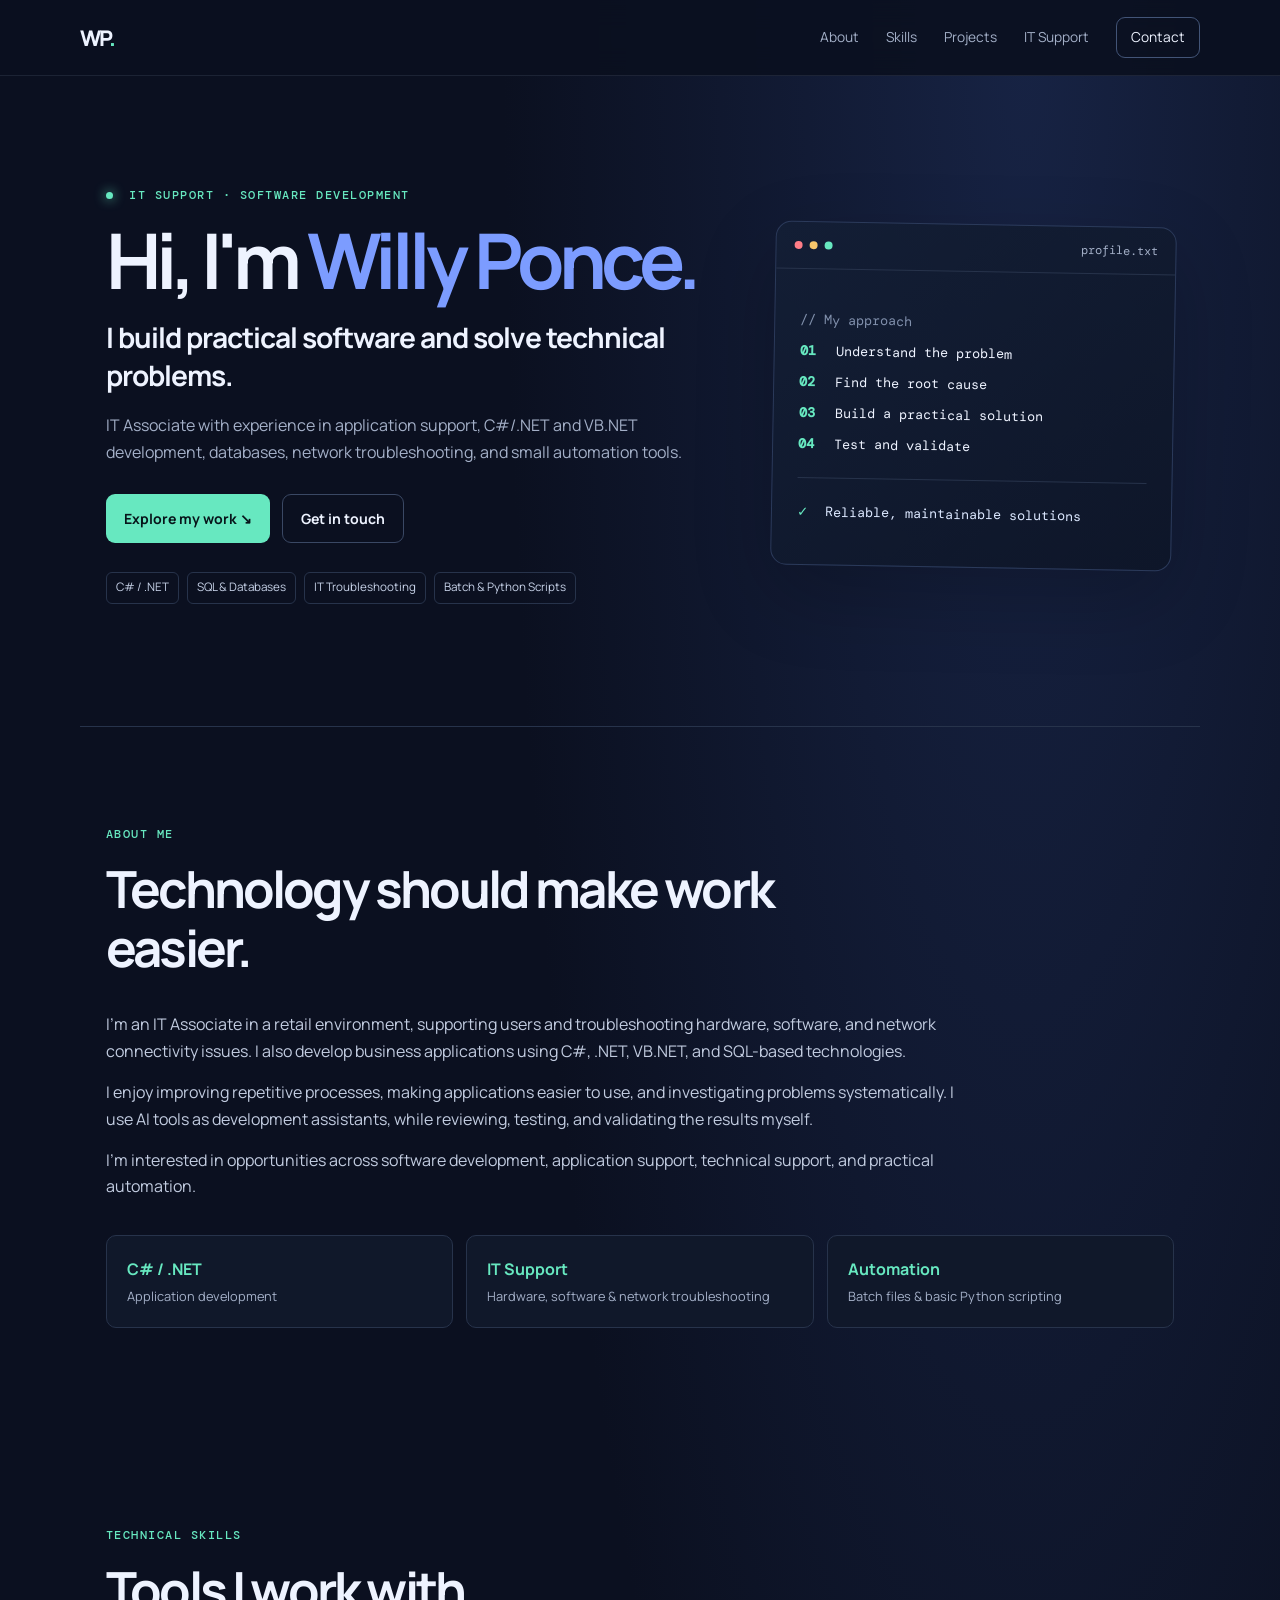
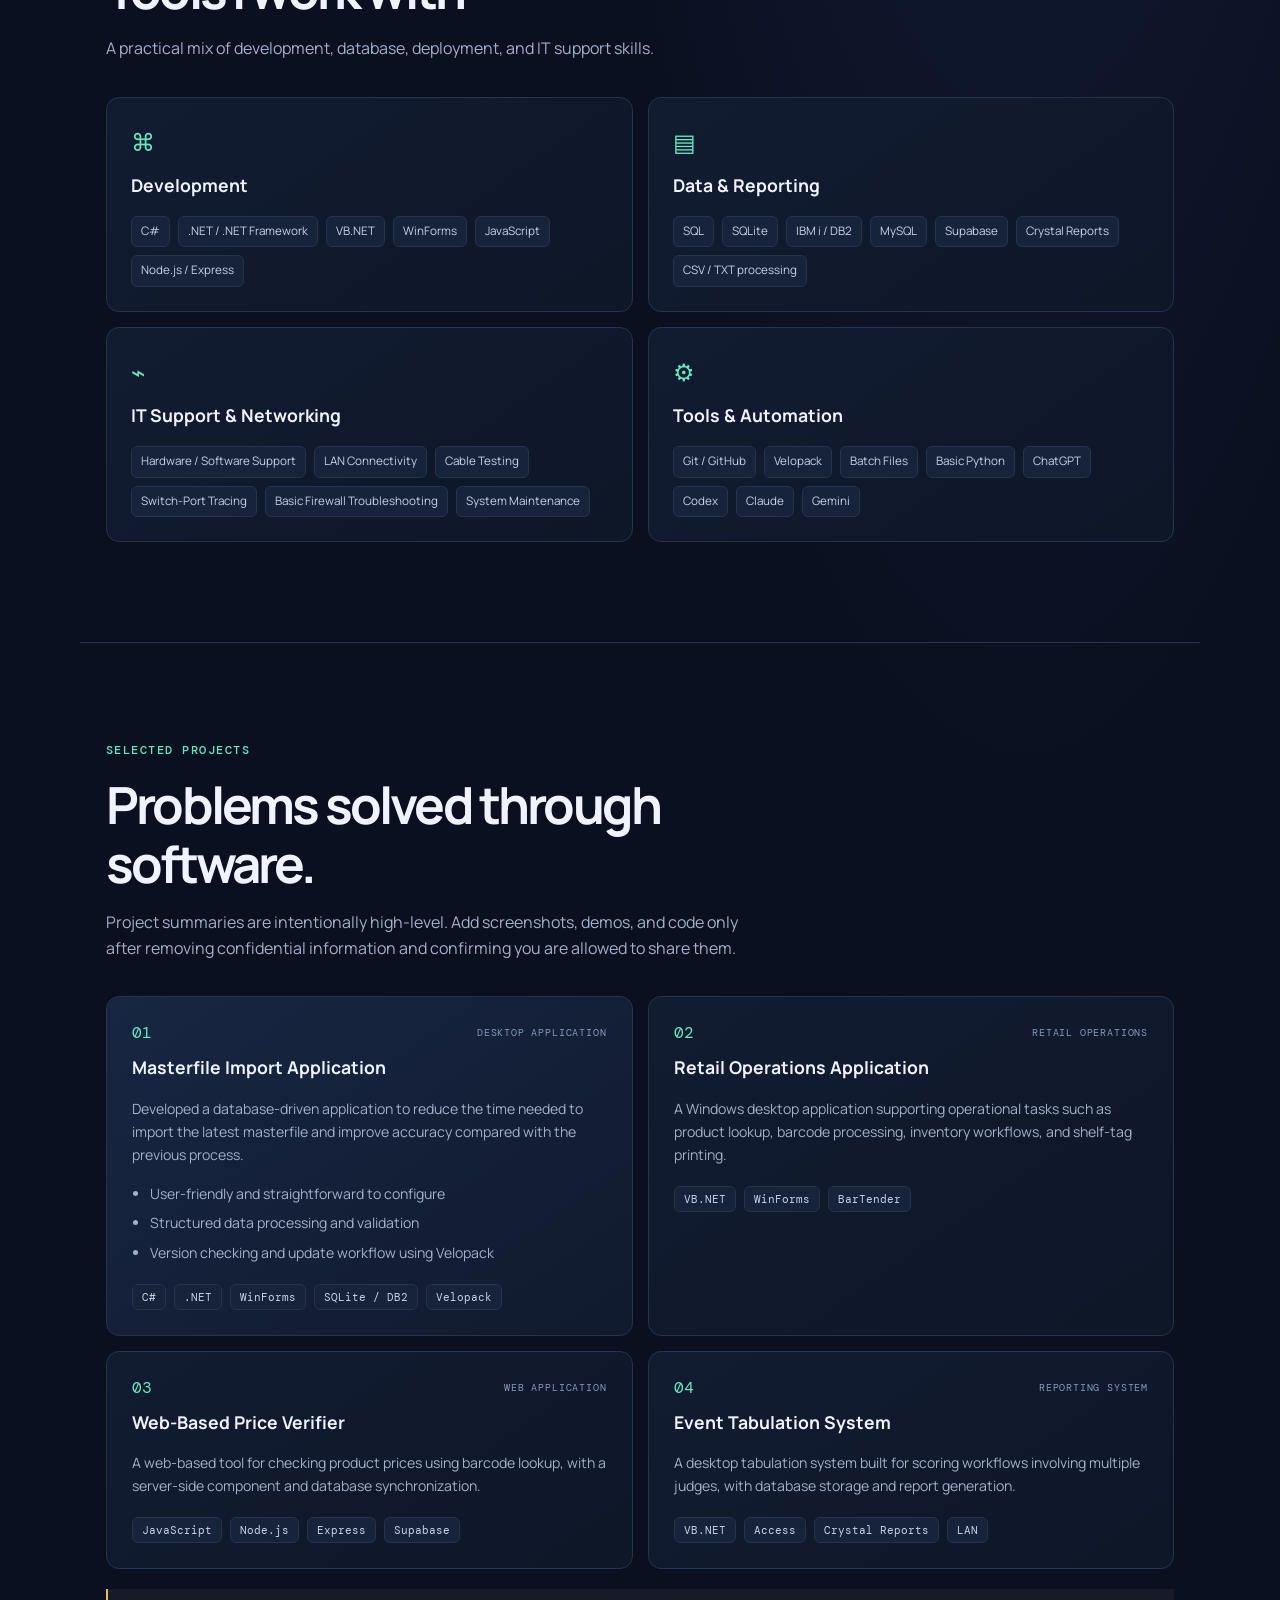
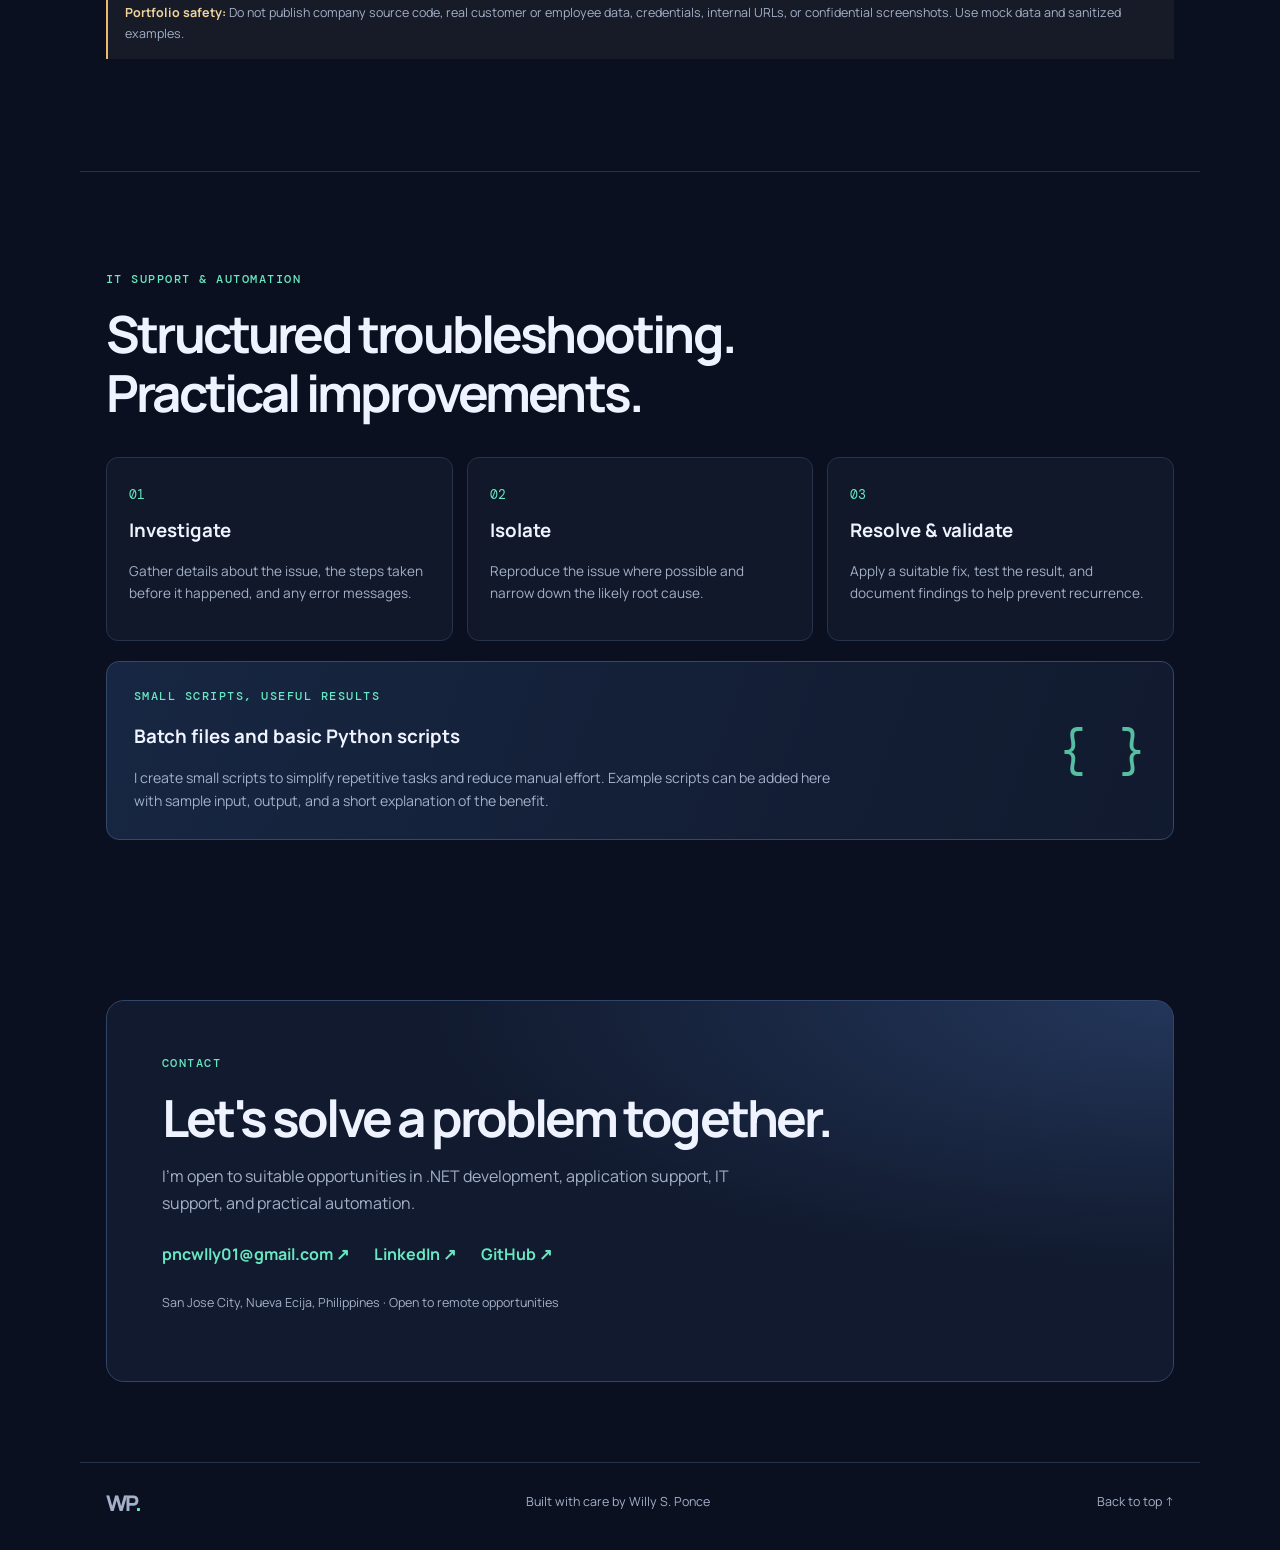
==== index.html @ 2fc1b0c5 "Add files via upload" ====
<!DOCTYPE html>
<html lang="en"><head>
<meta charset="UTF-8"><meta name="viewport" content="width=device-width, initial-scale=1">
<meta name="description" content="Willy S. Ponce — software development, IT support, troubleshooting, and practical automation.">
<title>Willy S. Ponce | Software & IT Support</title><link rel="stylesheet" href="styles.css">
</head><body>
<header class="site-header"><a class="brand" href="#home">WP<span>.</span></a><button class="menu-toggle" id="menuToggle" aria-label="Toggle navigation" aria-expanded="false">☰</button>
<nav id="mainNav"><a href="#about">About</a><a href="#skills">Skills</a><a href="#projects">Projects</a><a href="#support">IT Support</a><a class="nav-cta" href="#contact">Contact</a></nav></header>
<main>
<section class="section hero" id="home"><div>
<p class="eyebrow"><span class="status-dot"></span> IT SUPPORT · SOFTWARE DEVELOPMENT</p><h1>Hi, I'm <span>Willy Ponce.</span></h1>
<h2>I build practical software and solve technical problems.</h2>
<p class="hero-text">IT Associate with experience in application support, C#/.NET and VB.NET development, databases, network troubleshooting, and small automation tools.</p>
<div class="hero-actions"><a class="button primary" href="#projects">Explore my work ↘</a><a class="button secondary" href="#contact">Get in touch</a></div>
<div class="hero-tags"><span>C# / .NET</span><span>SQL & Databases</span><span>IT Troubleshooting</span><span>Batch & Python Scripts</span></div></div>
<div class="hero-card"><div class="terminal-top"><i></i><i></i><i></i><span>profile.txt</span></div><div class="terminal-body">
<p class="code-muted">// My approach</p><p><b>01</b> Understand the problem</p><p><b>02</b> Find the root cause</p><p><b>03</b> Build a practical solution</p><p><b>04</b> Test and validate</p><div class="terminal-rule"></div><p class="terminal-result"><span>✓</span> Reliable, maintainable solutions</p></div></div></section>
<section class="section about-section" id="about"><div class="section-heading"><p class="eyebrow">ABOUT ME</p><h2>Technology should make work easier.</h2></div>
<div class="about-content"><p>I'm an IT Associate in a retail environment, supporting users and troubleshooting hardware, software, and network connectivity issues. I also develop business applications using C#, .NET, VB.NET, and SQL-based technologies.</p>
<p>I enjoy improving repetitive processes, making applications easier to use, and investigating problems systematically. I use AI tools as development assistants, while reviewing, testing, and validating the results myself.</p><p>I'm interested in opportunities across software development, application support, technical support, and practical automation.</p></div>
<div class="stats-grid"><div class="stat"><strong>C# / .NET</strong><span>Application development</span></div><div class="stat"><strong>IT Support</strong><span>Hardware, software & network troubleshooting</span></div><div class="stat"><strong>Automation</strong><span>Batch files & basic Python scripting</span></div></div></section>
<section class="section" id="skills"><div class="section-heading"><p class="eyebrow">TECHNICAL SKILLS</p><h2>Tools I work with</h2><p class="section-intro">A practical mix of development, database, deployment, and IT support skills.</p></div>
<div class="skill-groups">
<article class="skill-card"><div class="skill-icon">⌘</div><h3>Development</h3><div class="chips"><span>C#</span><span>.NET / .NET Framework</span><span>VB.NET</span><span>WinForms</span><span>JavaScript</span><span>Node.js / Express</span></div></article>
<article class="skill-card"><div class="skill-icon">▤</div><h3>Data & Reporting</h3><div class="chips"><span>SQL</span><span>SQLite</span><span>IBM i / DB2</span><span>MySQL</span><span>Supabase</span><span>Crystal Reports</span><span>CSV / TXT processing</span></div></article>
<article class="skill-card"><div class="skill-icon">⌁</div><h3>IT Support & Networking</h3><div class="chips"><span>Hardware / Software Support</span><span>LAN Connectivity</span><span>Cable Testing</span><span>Switch-Port Tracing</span><span>Basic Firewall Troubleshooting</span><span>System Maintenance</span></div></article>
<article class="skill-card"><div class="skill-icon">⚙</div><h3>Tools & Automation</h3><div class="chips"><span>Git / GitHub</span><span>Velopack</span><span>Batch Files</span><span>Basic Python</span><span>ChatGPT</span><span>Codex</span><span>Claude</span><span>Gemini</span></div></article>
</div></section>
<section class="section projects-section" id="projects"><div class="section-heading"><p class="eyebrow">SELECTED PROJECTS</p><h2>Problems solved through software.</h2><p class="section-intro">Project summaries are intentionally high-level. Add screenshots, demos, and code only after removing confidential information and confirming you are allowed to share them.</p></div>
<div class="project-grid">
<article class="project-card featured-project"><div class="project-top"><span class="project-number">01</span><span class="project-label">DESKTOP APPLICATION</span></div><h3>Masterfile Import Application</h3><p>Developed a database-driven application to reduce the time needed to import the latest masterfile and improve accuracy compared with the previous process.</p><ul><li>User-friendly and straightforward to configure</li><li>Structured data processing and validation</li><li>Version checking and update workflow using Velopack</li></ul><div class="project-tech"><span>C#</span><span>.NET</span><span>WinForms</span><span>SQLite / DB2</span><span>Velopack</span></div></article>
<article class="project-card"><div class="project-top"><span class="project-number">02</span><span class="project-label">RETAIL OPERATIONS</span></div><h3>Retail Operations Application</h3><p>A Windows desktop application supporting operational tasks such as product lookup, barcode processing, inventory workflows, and shelf-tag printing.</p><div class="project-tech"><span>VB.NET</span><span>WinForms</span><span>BarTender</span></div></article>
<article class="project-card"><div class="project-top"><span class="project-number">03</span><span class="project-label">WEB APPLICATION</span></div><h3>Web-Based Price Verifier</h3><p>A web-based tool for checking product prices using barcode lookup, with a server-side component and database synchronization.</p><div class="project-tech"><span>JavaScript</span><span>Node.js</span><span>Express</span><span>Supabase</span></div></article>
<article class="project-card"><div class="project-top"><span class="project-number">04</span><span class="project-label">REPORTING SYSTEM</span></div><h3>Event Tabulation System</h3><p>A desktop tabulation system built for scoring workflows involving multiple judges, with database storage and report generation.</p><div class="project-tech"><span>VB.NET</span><span>Access</span><span>Crystal Reports</span><span>LAN</span></div></article>
</div><p class="privacy-note"><strong>Portfolio safety:</strong> Do not publish company source code, real customer or employee data, credentials, internal URLs, or confidential screenshots. Use mock data and sanitized examples.</p></section>
<section class="section support-section" id="support"><div class="section-heading"><p class="eyebrow">IT SUPPORT & AUTOMATION</p><h2>Structured troubleshooting. Practical improvements.</h2></div>
<div class="support-grid"><article><span class="support-step">01</span><h3>Investigate</h3><p>Gather details about the issue, the steps taken before it happened, and any error messages.</p></article><article><span class="support-step">02</span><h3>Isolate</h3><p>Reproduce the issue where possible and narrow down the likely root cause.</p></article><article><span class="support-step">03</span><h3>Resolve & validate</h3><p>Apply a suitable fix, test the result, and document findings to help prevent recurrence.</p></article></div>
<div class="automation-callout"><div><p class="eyebrow">SMALL SCRIPTS, USEFUL RESULTS</p><h3>Batch files and basic Python scripts</h3><p>I create small scripts to simplify repetitive tasks and reduce manual effort. Example scripts can be added here with sample input, output, and a short explanation of the benefit.</p></div><span class="callout-symbol">{ }</span></div></section>
<section class="section contact-section" id="contact"><div class="contact-panel"><p class="eyebrow">CONTACT</p><h2>Let's solve a problem together.</h2><p>I'm open to suitable opportunities in .NET development, application support, IT support, and practical automation.</p>
<div class="contact-links"><a href="mailto:pncwlly01@gmail.com">pncwlly01@gmail.com ↗</a><a href="https://www.linkedin.com/in/willy-ponce-525567434/" target="_blank" rel="noopener noreferrer">LinkedIn ↗</a><a href="https://github.com/dev-wil01" target="_blank" rel="noopener noreferrer">GitHub ↗</a></div><p class="contact-location">San Jose City, Nueva Ecija, Philippines · Open to remote opportunities</p></div></section>
</main><footer class="site-footer"><a class="brand" href="#home">WP<span>.</span></a><p>Built with care by Willy S. Ponce</p><a href="#home">Back to top ↑</a></footer><script src="script.js"></script></body></html>
---- styles.css ----
@import url('https://fonts.googleapis.com/css2?family=DM+Mono:wght@400;500&family=Manrope:wght@400;500;600;700;800&display=swap');
:root{--bg:#0b1020;--panel:#111a2e;--text:#eef3ff;--muted:#a4b0c8;--line:#27334b;--accent:#7c9cff;--mint:#67e8c0;--max:1120px}
*{box-sizing:border-box}html{scroll-behavior:smooth;scroll-padding-top:90px}body{margin:0;background:radial-gradient(ellipse at 80% 0%,#172344 0,transparent 36%),var(--bg);color:var(--text);font-family:Manrope,Arial,sans-serif;line-height:1.65}a{color:inherit;text-decoration:none}.site-header{position:sticky;top:0;z-index:20;display:flex;align-items:center;justify-content:space-between;padding:17px max(5vw,calc((100vw - var(--max))/2));background:rgba(11,16,32,.9);backdrop-filter:blur(14px);border-bottom:1px solid #a4b0c81f}.brand{font-size:1.35rem;font-weight:800;letter-spacing:-.08em}.brand span{color:var(--mint)}nav{display:flex;align-items:center;gap:27px;font-size:.86rem;color:var(--muted)}nav a:hover,.contact-links a:hover{color:var(--mint)}.nav-cta{border:1px solid #425477;border-radius:9px;padding:8px 14px;color:var(--text)}.menu-toggle{display:none;background:none;color:var(--text);border:0;font-size:1.5rem}.section{max-width:var(--max);margin:auto;padding:100px 26px}.hero{min-height:650px;display:grid;grid-template-columns:1.2fr .8fr;gap:65px;align-items:center;padding-top:90px}.eyebrow{font:500 .72rem 'DM Mono',monospace;letter-spacing:.13em;color:var(--mint);margin:0 0 17px}.status-dot{display:inline-block;width:7px;height:7px;border-radius:50%;background:var(--mint);margin-right:8px;box-shadow:0 0 12px #67e8c0}.hero h1{font-size:clamp(2.8rem,6vw,5rem);line-height:1.05;letter-spacing:-.065em;margin:0 0 18px}.hero h1 span{color:var(--accent)}.hero h2{font-size:clamp(1.25rem,2.2vw,1.8rem);line-height:1.35;letter-spacing:-.035em;max-width:600px;margin:0 0 18px}.hero-text,.section-intro{color:var(--muted);max-width:650px}.hero-actions{display:flex;gap:12px;flex-wrap:wrap;margin:29px 0}.button{display:inline-flex;gap:12px;align-items:center;border-radius:9px;padding:12px 18px;font-size:.88rem;font-weight:700}.primary{background:var(--mint);color:#07151a}.primary:hover{filter:brightness(1.08);transform:translateY(-1px)}.secondary{border:1px solid #3a4864}.secondary:hover{border-color:var(--mint)}.hero-tags,.chips,.project-tech{display:flex;flex-wrap:wrap;gap:8px}.hero-tags span,.chips span,.project-tech span{font-size:.73rem;border:1px solid var(--line);border-radius:6px;padding:5px 9px;color:#c7d2e8}.hero-card{border:1px solid #2b3a5a;border-radius:16px;overflow:hidden;background:linear-gradient(145deg,#131e35,#0e1629);box-shadow:0 28px 80px #0003;transform:rotate(1deg)}.terminal-top{display:flex;align-items:center;gap:7px;padding:15px 18px;border-bottom:1px solid var(--line);color:var(--muted);font:.75rem 'DM Mono',monospace}.terminal-top i{width:8px;height:8px;border-radius:50%;background:#50617d}.terminal-top i:first-child{background:#ff7d87}.terminal-top i:nth-child(2){background:#f7c66b}.terminal-top i:nth-child(3){background:#67e8c0}.terminal-top span{margin-left:auto}.terminal-body{padding:28px 25px 30px;font:.84rem 'DM Mono',monospace}.terminal-body p{margin:14px 0}.terminal-body b{color:var(--mint);margin-right:12px}.code-muted{color:#8190ac}.terminal-rule{height:1px;background:var(--line);margin:25px 0}.terminal-result{color:#dce8ff}.terminal-result span{color:var(--mint);margin-right:9px}.section-heading{max-width:700px;margin-bottom:35px}.section-heading h2,.contact-panel h2{font-size:clamp(2rem,4vw,3.2rem);letter-spacing:-.055em;line-height:1.15;margin:0 0 14px}.about-section,.projects-section,.support-section{border-top:1px solid var(--line)}.about-content{max-width:850px;color:#c2cce0}.about-content p{margin:0 0 15px}.stats-grid{display:grid;grid-template-columns:repeat(3,1fr);gap:13px;margin-top:35px}.stat{border:1px solid var(--line);background:#10182a;padding:20px;border-radius:10px}.stat strong,.stat span{display:block}.stat strong{font-size:1rem;color:var(--mint)}.stat span{font-size:.8rem;color:var(--muted);margin-top:4px}.skill-groups{display:grid;grid-template-columns:repeat(2,1fr);gap:15px}.skill-card,.project-card{background:linear-gradient(145deg,#121c31,#0e1628);border:1px solid var(--line);border-radius:13px;padding:24px}.skill-icon{font-size:1.5rem;color:var(--mint)}.skill-card h3,.project-card h3{margin:10px 0;font-size:1.1rem}.chips{margin-top:16px}.chips span{background:#17233a}.project-grid{display:grid;grid-template-columns:repeat(2,1fr);gap:15px}.project-card{padding:25px;transition:transform .2s,border-color .2s}.project-card:hover{transform:translateY(-3px);border-color:#526a97}.featured-project{background:linear-gradient(145deg,#172642,#111a2e)}.project-top{display:flex;align-items:center;justify-content:space-between;gap:10px}.project-number{font:1rem 'DM Mono',monospace;color:var(--mint)}.project-label{font:.64rem 'DM Mono',monospace;letter-spacing:.08em;color:#8799bb}.project-card p,.project-card li{font-size:.88rem;color:var(--muted)}.project-card ul{padding-left:18px}.project-card li{margin:6px 0}.project-tech{margin-top:20px}.project-tech span{font:.67rem 'DM Mono',monospace;background:#17233a}.privacy-note{margin-top:20px;padding:14px 17px;border-left:2px solid #e8bc6a;background:#171b27;color:var(--muted);font-size:.78rem}.privacy-note strong{color:#f0d49a}.support-grid{display:grid;grid-template-columns:repeat(3,1fr);gap:14px}.support-grid article{padding:22px;border:1px solid var(--line);border-radius:12px;background:#10182a}.support-step{font:.8rem 'DM Mono',monospace;color:var(--mint)}.support-grid h3{margin:9px 0}.support-grid p{color:var(--muted);font-size:.85rem}.automation-callout{display:flex;align-items:center;justify-content:space-between;gap:25px;margin-top:20px;padding:27px;border:1px solid #33496a;border-radius:13px;background:linear-gradient(110deg,#172642,#111a2e)}.automation-callout h3{margin:0 0 8px}.automation-callout p:not(.eyebrow){color:var(--muted);max-width:700px;font-size:.88rem;margin-bottom:0}.callout-symbol{font:3rem 'DM Mono',monospace;color:var(--mint);opacity:.8}.contact-section{padding-top:60px;padding-bottom:80px}.contact-panel{padding:clamp(25px,5vw,55px);border:1px solid #31466a;border-radius:18px;background:radial-gradient(ellipse at top right,#23365a,transparent 50%),#111a2e}.contact-panel>p:not(.eyebrow){color:var(--muted);max-width:620px}.contact-links{display:flex;flex-wrap:wrap;gap:12px 25px;margin:25px 0;font-weight:700}.contact-links a{color:var(--mint)}.contact-location{font-size:.78rem}.site-footer{max-width:var(--max);margin:auto;padding:22px 26px 30px;border-top:1px solid var(--line);display:flex;align-items:center;justify-content:space-between;gap:15px;color:var(--muted);font-size:.78rem}.site-footer p{margin:0}@media(max-width:760px){.site-header{padding:14px 22px}.menu-toggle{display:block}nav{display:none;position:absolute;top:64px;left:0;right:0;padding:18px 22px 24px;background:#0e1629;border-bottom:1px solid var(--line);flex-direction:column;align-items:stretch;gap:15px}nav.open{display:flex}.nav-cta{text-align:center}.section{padding:70px 22px}.hero{grid-template-columns:1fr;gap:30px;padding-top:70px;min-height:unset}.hero-card{transform:none}.stats-grid,.support-grid{grid-template-columns:1fr}.skill-groups,.project-grid{grid-template-columns:1fr}.automation-callout{align-items:flex-start}.callout-symbol{font-size:2rem}.site-footer{padding:22px;flex-wrap:wrap}.site-footer p{order:3;width:100%}}@media(prefers-reduced-motion:reduce){html{scroll-behavior:auto}*,*::before,*::after{transition:none!important}}
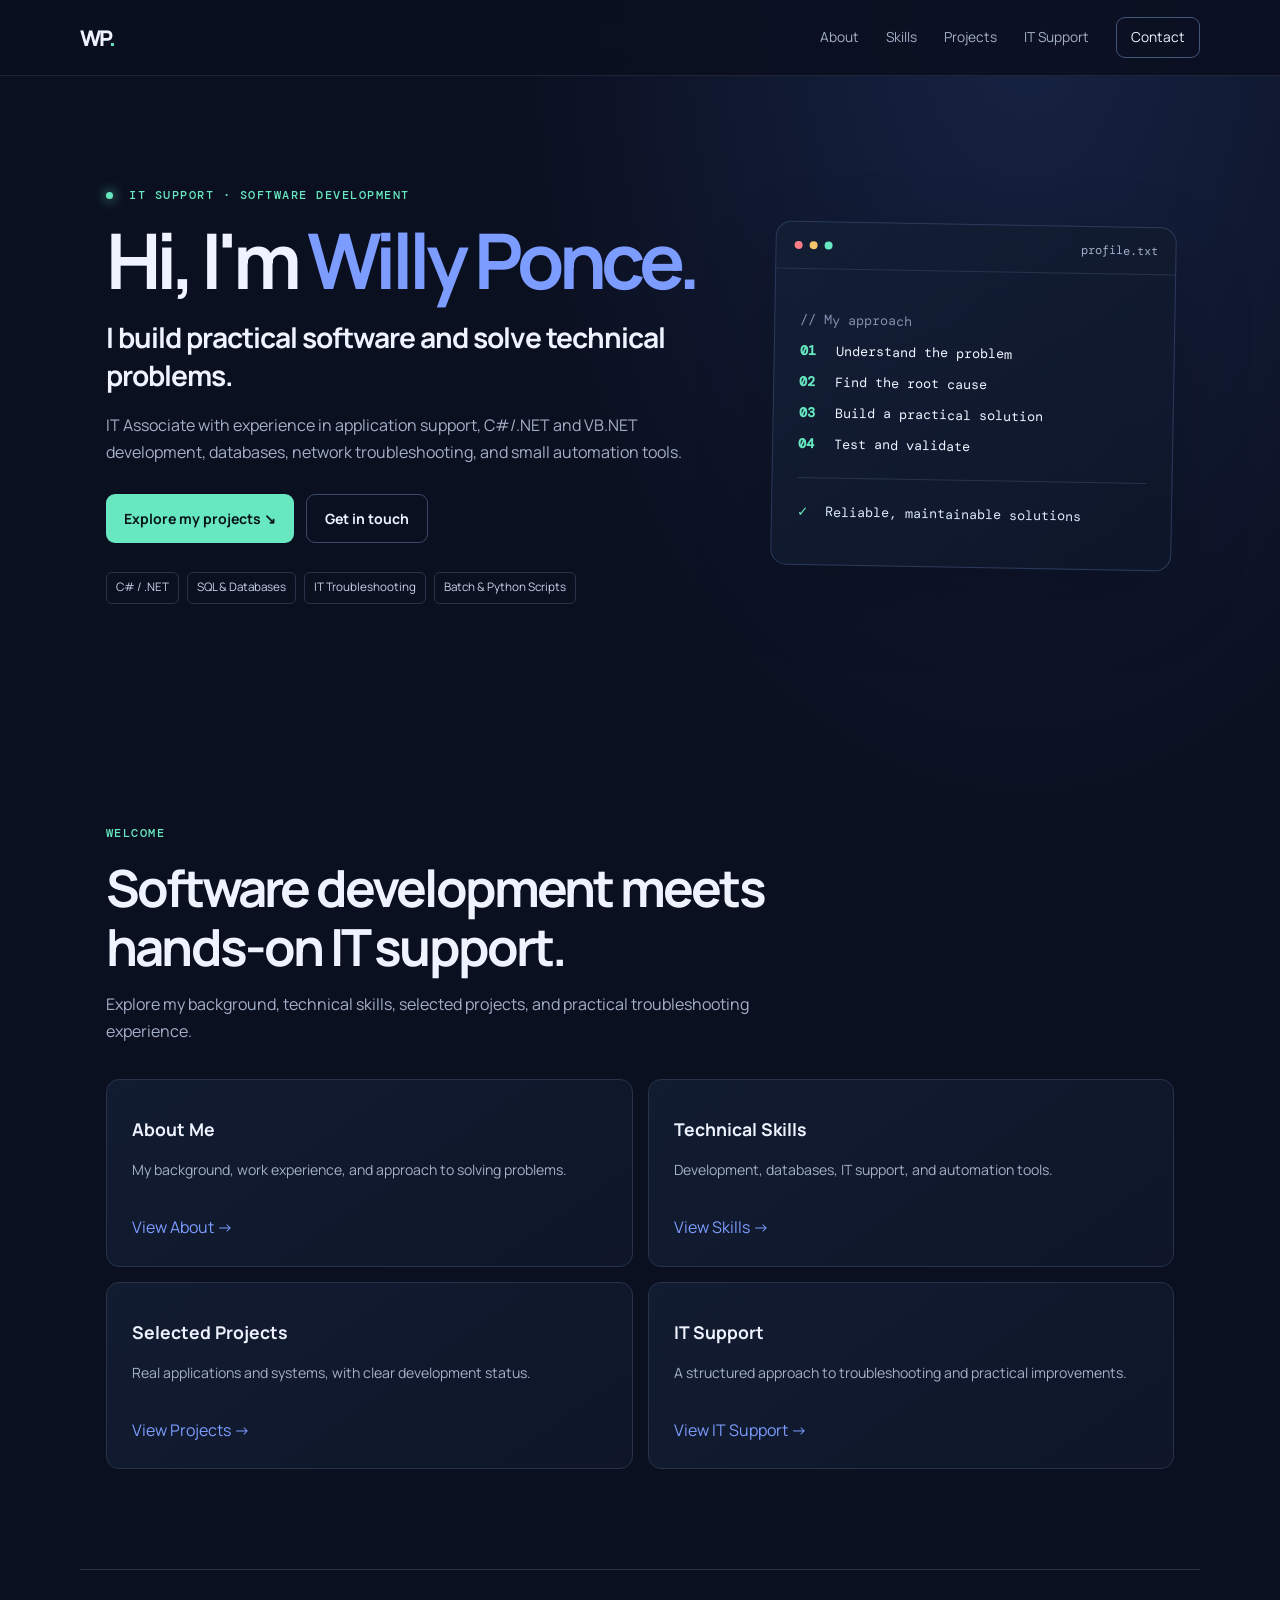
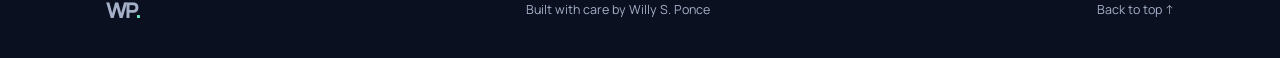
==== commit 91b6f0ba: "commit" ====
--- a/index.html
+++ b/index.html
@@ -1,41 +1,15 @@
-<!DOCTYPE html>
-<html lang="en"><head>
-<meta charset="UTF-8"><meta name="viewport" content="width=device-width, initial-scale=1">
-<meta name="description" content="Willy S. Ponce — software development, IT support, troubleshooting, and practical automation.">
-<title>Willy S. Ponce | Software & IT Support</title><link rel="stylesheet" href="styles.css">
-</head><body>
-<header class="site-header"><a class="brand" href="#home">WP<span>.</span></a><button class="menu-toggle" id="menuToggle" aria-label="Toggle navigation" aria-expanded="false">☰</button>
-<nav id="mainNav"><a href="#about">About</a><a href="#skills">Skills</a><a href="#projects">Projects</a><a href="#support">IT Support</a><a class="nav-cta" href="#contact">Contact</a></nav></header>
-<main>
-<section class="section hero" id="home"><div>
+<!DOCTYPE html><html lang="en"><head><meta charset="UTF-8"><meta name="viewport" content="width=device-width, initial-scale=1"><meta name="description" content="Willy S. Ponce — software development, IT support, troubleshooting, and practical automation."><title>Home | Willy S. Ponce</title><link rel="stylesheet" href="styles.css"></head><body id="top"><header class="site-header"><a class="brand" href="index.html">WP<span>.</span></a><button class="menu-toggle" id="menuToggle" aria-label="Toggle navigation" aria-expanded="false">☰</button>
+<nav id="mainNav"><a href="about.html">About</a><a href="skills.html">Skills</a><a href="projects.html">Projects</a><a href="it-support.html">IT Support</a><a class="nav-cta" href="contact.html">Contact</a></nav></header><main><section class="section hero" id="home"><div>
 <p class="eyebrow"><span class="status-dot"></span> IT SUPPORT · SOFTWARE DEVELOPMENT</p><h1>Hi, I'm <span>Willy Ponce.</span></h1>
 <h2>I build practical software and solve technical problems.</h2>
 <p class="hero-text">IT Associate with experience in application support, C#/.NET and VB.NET development, databases, network troubleshooting, and small automation tools.</p>
-<div class="hero-actions"><a class="button primary" href="#projects">Explore my work ↘</a><a class="button secondary" href="#contact">Get in touch</a></div>
+<div class="hero-actions"><a class="button primary" href="projects.html">Explore my projects ↘</a><a class="button secondary" href="contact.html">Get in touch</a></div>
 <div class="hero-tags"><span>C# / .NET</span><span>SQL & Databases</span><span>IT Troubleshooting</span><span>Batch & Python Scripts</span></div></div>
 <div class="hero-card"><div class="terminal-top"><i></i><i></i><i></i><span>profile.txt</span></div><div class="terminal-body">
 <p class="code-muted">// My approach</p><p><b>01</b> Understand the problem</p><p><b>02</b> Find the root cause</p><p><b>03</b> Build a practical solution</p><p><b>04</b> Test and validate</p><div class="terminal-rule"></div><p class="terminal-result"><span>✓</span> Reliable, maintainable solutions</p></div></div></section>
-<section class="section about-section" id="about"><div class="section-heading"><p class="eyebrow">ABOUT ME</p><h2>Technology should make work easier.</h2></div>
-<div class="about-content"><p>I'm an IT Associate in a retail environment, supporting users and troubleshooting hardware, software, and network connectivity issues. I also develop business applications using C#, .NET, VB.NET, and SQL-based technologies.</p>
-<p>I enjoy improving repetitive processes, making applications easier to use, and investigating problems systematically. I use AI tools as development assistants, while reviewing, testing, and validating the results myself.</p><p>I'm interested in opportunities across software development, application support, technical support, and practical automation.</p></div>
-<div class="stats-grid"><div class="stat"><strong>C# / .NET</strong><span>Application development</span></div><div class="stat"><strong>IT Support</strong><span>Hardware, software & network troubleshooting</span></div><div class="stat"><strong>Automation</strong><span>Batch files & basic Python scripting</span></div></div></section>
-<section class="section" id="skills"><div class="section-heading"><p class="eyebrow">TECHNICAL SKILLS</p><h2>Tools I work with</h2><p class="section-intro">A practical mix of development, database, deployment, and IT support skills.</p></div>
-<div class="skill-groups">
-<article class="skill-card"><div class="skill-icon">⌘</div><h3>Development</h3><div class="chips"><span>C#</span><span>.NET / .NET Framework</span><span>VB.NET</span><span>WinForms</span><span>JavaScript</span><span>Node.js / Express</span></div></article>
-<article class="skill-card"><div class="skill-icon">▤</div><h3>Data & Reporting</h3><div class="chips"><span>SQL</span><span>SQLite</span><span>IBM i / DB2</span><span>MySQL</span><span>Supabase</span><span>Crystal Reports</span><span>CSV / TXT processing</span></div></article>
-<article class="skill-card"><div class="skill-icon">⌁</div><h3>IT Support & Networking</h3><div class="chips"><span>Hardware / Software Support</span><span>LAN Connectivity</span><span>Cable Testing</span><span>Switch-Port Tracing</span><span>Basic Firewall Troubleshooting</span><span>System Maintenance</span></div></article>
-<article class="skill-card"><div class="skill-icon">⚙</div><h3>Tools & Automation</h3><div class="chips"><span>Git / GitHub</span><span>Velopack</span><span>Batch Files</span><span>Basic Python</span><span>ChatGPT</span><span>Codex</span><span>Claude</span><span>Gemini</span></div></article>
-</div></section>
-<section class="section projects-section" id="projects"><div class="section-heading"><p class="eyebrow">SELECTED PROJECTS</p><h2>Problems solved through software.</h2><p class="section-intro">Project summaries are intentionally high-level. Add screenshots, demos, and code only after removing confidential information and confirming you are allowed to share them.</p></div>
-<div class="project-grid">
-<article class="project-card featured-project"><div class="project-top"><span class="project-number">01</span><span class="project-label">DESKTOP APPLICATION</span></div><h3>Masterfile Import Application</h3><p>Developed a database-driven application to reduce the time needed to import the latest masterfile and improve accuracy compared with the previous process.</p><ul><li>User-friendly and straightforward to configure</li><li>Structured data processing and validation</li><li>Version checking and update workflow using Velopack</li></ul><div class="project-tech"><span>C#</span><span>.NET</span><span>WinForms</span><span>SQLite / DB2</span><span>Velopack</span></div></article>
-<article class="project-card"><div class="project-top"><span class="project-number">02</span><span class="project-label">RETAIL OPERATIONS</span></div><h3>Retail Operations Application</h3><p>A Windows desktop application supporting operational tasks such as product lookup, barcode processing, inventory workflows, and shelf-tag printing.</p><div class="project-tech"><span>VB.NET</span><span>WinForms</span><span>BarTender</span></div></article>
-<article class="project-card"><div class="project-top"><span class="project-number">03</span><span class="project-label">WEB APPLICATION</span></div><h3>Web-Based Price Verifier</h3><p>A web-based tool for checking product prices using barcode lookup, with a server-side component and database synchronization.</p><div class="project-tech"><span>JavaScript</span><span>Node.js</span><span>Express</span><span>Supabase</span></div></article>
-<article class="project-card"><div class="project-top"><span class="project-number">04</span><span class="project-label">REPORTING SYSTEM</span></div><h3>Event Tabulation System</h3><p>A desktop tabulation system built for scoring workflows involving multiple judges, with database storage and report generation.</p><div class="project-tech"><span>VB.NET</span><span>Access</span><span>Crystal Reports</span><span>LAN</span></div></article>
-</div><p class="privacy-note"><strong>Portfolio safety:</strong> Do not publish company source code, real customer or employee data, credentials, internal URLs, or confidential screenshots. Use mock data and sanitized examples.</p></section>
-<section class="section support-section" id="support"><div class="section-heading"><p class="eyebrow">IT SUPPORT & AUTOMATION</p><h2>Structured troubleshooting. Practical improvements.</h2></div>
-<div class="support-grid"><article><span class="support-step">01</span><h3>Investigate</h3><p>Gather details about the issue, the steps taken before it happened, and any error messages.</p></article><article><span class="support-step">02</span><h3>Isolate</h3><p>Reproduce the issue where possible and narrow down the likely root cause.</p></article><article><span class="support-step">03</span><h3>Resolve & validate</h3><p>Apply a suitable fix, test the result, and document findings to help prevent recurrence.</p></article></div>
-<div class="automation-callout"><div><p class="eyebrow">SMALL SCRIPTS, USEFUL RESULTS</p><h3>Batch files and basic Python scripts</h3><p>I create small scripts to simplify repetitive tasks and reduce manual effort. Example scripts can be added here with sample input, output, and a short explanation of the benefit.</p></div><span class="callout-symbol">{ }</span></div></section>
-<section class="section contact-section" id="contact"><div class="contact-panel"><p class="eyebrow">CONTACT</p><h2>Let's solve a problem together.</h2><p>I'm open to suitable opportunities in .NET development, application support, IT support, and practical automation.</p>
-<div class="contact-links"><a href="mailto:pncwlly01@gmail.com">pncwlly01@gmail.com ↗</a><a href="https://www.linkedin.com/in/willy-ponce-525567434/" target="_blank" rel="noopener noreferrer">LinkedIn ↗</a><a href="https://github.com/dev-wil01" target="_blank" rel="noopener noreferrer">GitHub ↗</a></div><p class="contact-location">San Jose City, Nueva Ecija, Philippines · Open to remote opportunities</p></div></section>
-</main><footer class="site-footer"><a class="brand" href="#home">WP<span>.</span></a><p>Built with care by Willy S. Ponce</p><a href="#home">Back to top ↑</a></footer><script src="script.js"></script></body></html>
+<section class="section"><div class="section-heading"><p class="eyebrow">WELCOME</p><h2>Software development meets hands-on IT support.</h2><p class="section-intro">Explore my background, technical skills, selected projects, and practical troubleshooting experience.</p></div><div class="project-grid">
+<article class="project-card"><h3>About Me</h3><p>My background, work experience, and approach to solving problems.</p><a class="back-link" href="about.html">View About →</a></article>
+<article class="project-card"><h3>Technical Skills</h3><p>Development, databases, IT support, and automation tools.</p><a class="back-link" href="skills.html">View Skills →</a></article>
+<article class="project-card"><h3>Selected Projects</h3><p>Real applications and systems, with clear development status.</p><a class="back-link" href="projects.html">View Projects →</a></article>
+<article class="project-card"><h3>IT Support</h3><p>A structured approach to troubleshooting and practical improvements.</p><a class="back-link" href="it-support.html">View IT Support →</a></article>
+</div></section></main><footer class="site-footer"><a class="brand" href="index.html">WP<span>.</span></a><p>Built with care by Willy S. Ponce</p><a href="#top">Back to top ↑</a></footer><script src="script.js"></script></body></html>
--- a/styles.css
+++ b/styles.css
@@ -1,3 +1,14 @@
 @import url('https://fonts.googleapis.com/css2?family=DM+Mono:wght@400;500&family=Manrope:wght@400;500;600;700;800&display=swap');
 :root{--bg:#0b1020;--panel:#111a2e;--text:#eef3ff;--muted:#a4b0c8;--line:#27334b;--accent:#7c9cff;--mint:#67e8c0;--max:1120px}
 *{box-sizing:border-box}html{scroll-behavior:smooth;scroll-padding-top:90px}body{margin:0;background:radial-gradient(ellipse at 80% 0%,#172344 0,transparent 36%),var(--bg);color:var(--text);font-family:Manrope,Arial,sans-serif;line-height:1.65}a{color:inherit;text-decoration:none}.site-header{position:sticky;top:0;z-index:20;display:flex;align-items:center;justify-content:space-between;padding:17px max(5vw,calc((100vw - var(--max))/2));background:rgba(11,16,32,.9);backdrop-filter:blur(14px);border-bottom:1px solid #a4b0c81f}.brand{font-size:1.35rem;font-weight:800;letter-spacing:-.08em}.brand span{color:var(--mint)}nav{display:flex;align-items:center;gap:27px;font-size:.86rem;color:var(--muted)}nav a:hover,.contact-links a:hover{color:var(--mint)}.nav-cta{border:1px solid #425477;border-radius:9px;padding:8px 14px;color:var(--text)}.menu-toggle{display:none;background:none;color:var(--text);border:0;font-size:1.5rem}.section{max-width:var(--max);margin:auto;padding:100px 26px}.hero{min-height:650px;display:grid;grid-template-columns:1.2fr .8fr;gap:65px;align-items:center;padding-top:90px}.eyebrow{font:500 .72rem 'DM Mono',monospace;letter-spacing:.13em;color:var(--mint);margin:0 0 17px}.status-dot{display:inline-block;width:7px;height:7px;border-radius:50%;background:var(--mint);margin-right:8px;box-shadow:0 0 12px #67e8c0}.hero h1{font-size:clamp(2.8rem,6vw,5rem);line-height:1.05;letter-spacing:-.065em;margin:0 0 18px}.hero h1 span{color:var(--accent)}.hero h2{font-size:clamp(1.25rem,2.2vw,1.8rem);line-height:1.35;letter-spacing:-.035em;max-width:600px;margin:0 0 18px}.hero-text,.section-intro{color:var(--muted);max-width:650px}.hero-actions{display:flex;gap:12px;flex-wrap:wrap;margin:29px 0}.button{display:inline-flex;gap:12px;align-items:center;border-radius:9px;padding:12px 18px;font-size:.88rem;font-weight:700}.primary{background:var(--mint);color:#07151a}.primary:hover{filter:brightness(1.08);transform:translateY(-1px)}.secondary{border:1px solid #3a4864}.secondary:hover{border-color:var(--mint)}.hero-tags,.chips,.project-tech{display:flex;flex-wrap:wrap;gap:8px}.hero-tags span,.chips span,.project-tech span{font-size:.73rem;border:1px solid var(--line);border-radius:6px;padding:5px 9px;color:#c7d2e8}.hero-card{border:1px solid #2b3a5a;border-radius:16px;overflow:hidden;background:linear-gradient(145deg,#131e35,#0e1629);box-shadow:0 28px 80px #0003;transform:rotate(1deg)}.terminal-top{display:flex;align-items:center;gap:7px;padding:15px 18px;border-bottom:1px solid var(--line);color:var(--muted);font:.75rem 'DM Mono',monospace}.terminal-top i{width:8px;height:8px;border-radius:50%;background:#50617d}.terminal-top i:first-child{background:#ff7d87}.terminal-top i:nth-child(2){background:#f7c66b}.terminal-top i:nth-child(3){background:#67e8c0}.terminal-top span{margin-left:auto}.terminal-body{padding:28px 25px 30px;font:.84rem 'DM Mono',monospace}.terminal-body p{margin:14px 0}.terminal-body b{color:var(--mint);margin-right:12px}.code-muted{color:#8190ac}.terminal-rule{height:1px;background:var(--line);margin:25px 0}.terminal-result{color:#dce8ff}.terminal-result span{color:var(--mint);margin-right:9px}.section-heading{max-width:700px;margin-bottom:35px}.section-heading h2,.contact-panel h2{font-size:clamp(2rem,4vw,3.2rem);letter-spacing:-.055em;line-height:1.15;margin:0 0 14px}.about-section,.projects-section,.support-section{border-top:1px solid var(--line)}.about-content{max-width:850px;color:#c2cce0}.about-content p{margin:0 0 15px}.stats-grid{display:grid;grid-template-columns:repeat(3,1fr);gap:13px;margin-top:35px}.stat{border:1px solid var(--line);background:#10182a;padding:20px;border-radius:10px}.stat strong,.stat span{display:block}.stat strong{font-size:1rem;color:var(--mint)}.stat span{font-size:.8rem;color:var(--muted);margin-top:4px}.skill-groups{display:grid;grid-template-columns:repeat(2,1fr);gap:15px}.skill-card,.project-card{background:linear-gradient(145deg,#121c31,#0e1628);border:1px solid var(--line);border-radius:13px;padding:24px}.skill-icon{font-size:1.5rem;color:var(--mint)}.skill-card h3,.project-card h3{margin:10px 0;font-size:1.1rem}.chips{margin-top:16px}.chips span{background:#17233a}.project-grid{display:grid;grid-template-columns:repeat(2,1fr);gap:15px}.project-card{padding:25px;transition:transform .2s,border-color .2s}.project-card:hover{transform:translateY(-3px);border-color:#526a97}.featured-project{background:linear-gradient(145deg,#172642,#111a2e)}.project-top{display:flex;align-items:center;justify-content:space-between;gap:10px}.project-number{font:1rem 'DM Mono',monospace;color:var(--mint)}.project-label{font:.64rem 'DM Mono',monospace;letter-spacing:.08em;color:#8799bb}.project-card p,.project-card li{font-size:.88rem;color:var(--muted)}.project-card ul{padding-left:18px}.project-card li{margin:6px 0}.project-tech{margin-top:20px}.project-tech span{font:.67rem 'DM Mono',monospace;background:#17233a}.privacy-note{margin-top:20px;padding:14px 17px;border-left:2px solid #e8bc6a;background:#171b27;color:var(--muted);font-size:.78rem}.privacy-note strong{color:#f0d49a}.support-grid{display:grid;grid-template-columns:repeat(3,1fr);gap:14px}.support-grid article{padding:22px;border:1px solid var(--line);border-radius:12px;background:#10182a}.support-step{font:.8rem 'DM Mono',monospace;color:var(--mint)}.support-grid h3{margin:9px 0}.support-grid p{color:var(--muted);font-size:.85rem}.automation-callout{display:flex;align-items:center;justify-content:space-between;gap:25px;margin-top:20px;padding:27px;border:1px solid #33496a;border-radius:13px;background:linear-gradient(110deg,#172642,#111a2e)}.automation-callout h3{margin:0 0 8px}.automation-callout p:not(.eyebrow){color:var(--muted);max-width:700px;font-size:.88rem;margin-bottom:0}.callout-symbol{font:3rem 'DM Mono',monospace;color:var(--mint);opacity:.8}.contact-section{padding-top:60px;padding-bottom:80px}.contact-panel{padding:clamp(25px,5vw,55px);border:1px solid #31466a;border-radius:18px;background:radial-gradient(ellipse at top right,#23365a,transparent 50%),#111a2e}.contact-panel>p:not(.eyebrow){color:var(--muted);max-width:620px}.contact-links{display:flex;flex-wrap:wrap;gap:12px 25px;margin:25px 0;font-weight:700}.contact-links a{color:var(--mint)}.contact-location{font-size:.78rem}.site-footer{max-width:var(--max);margin:auto;padding:22px 26px 30px;border-top:1px solid var(--line);display:flex;align-items:center;justify-content:space-between;gap:15px;color:var(--muted);font-size:.78rem}.site-footer p{margin:0}@media(max-width:760px){.site-header{padding:14px 22px}.menu-toggle{display:block}nav{display:none;position:absolute;top:64px;left:0;right:0;padding:18px 22px 24px;background:#0e1629;border-bottom:1px solid var(--line);flex-direction:column;align-items:stretch;gap:15px}nav.open{display:flex}.nav-cta{text-align:center}.section{padding:70px 22px}.hero{grid-template-columns:1fr;gap:30px;padding-top:70px;min-height:unset}.hero-card{transform:none}.stats-grid,.support-grid{grid-template-columns:1fr}.skill-groups,.project-grid{grid-template-columns:1fr}.automation-callout{align-items:flex-start}.callout-symbol{font-size:2rem}.site-footer{padding:22px;flex-wrap:wrap}.site-footer p{order:3;width:100%}}@media(prefers-reduced-motion:reduce){html{scroll-behavior:auto}*,*::before,*::after{transition:none!important}}
+
+/* Multi-page portfolio additions */
+.page-hero { padding-top: 76px; padding-bottom: 34px; }
+.page-hero h1 { font-size: clamp(2.2rem, 5vw, 4rem); line-height: 1.08; margin: 10px 0 18px; letter-spacing: -0.04em; }
+.page-hero .lead { max-width: 760px; color: var(--muted, #a7b3c8); font-size: 1.08rem; line-height: 1.8; }
+.page-content { padding-top: 24px; }
+.project-status { display:inline-flex; align-items:center; gap:8px; border:1px solid rgba(92,213,176,.25); color:#78e2be; background:rgba(92,213,176,.08); border-radius:999px; padding:6px 10px; font-size:.78rem; margin-bottom:12px; }
+.project-card p { line-height:1.7; }
+.back-link { display:inline-block; margin-top:18px; color:var(--accent, #67e8c1); }
+.site-header nav a.active { color:var(--accent, #67e8c1); }
+@media (max-width: 760px) { .page-hero { padding-top:48px; } }
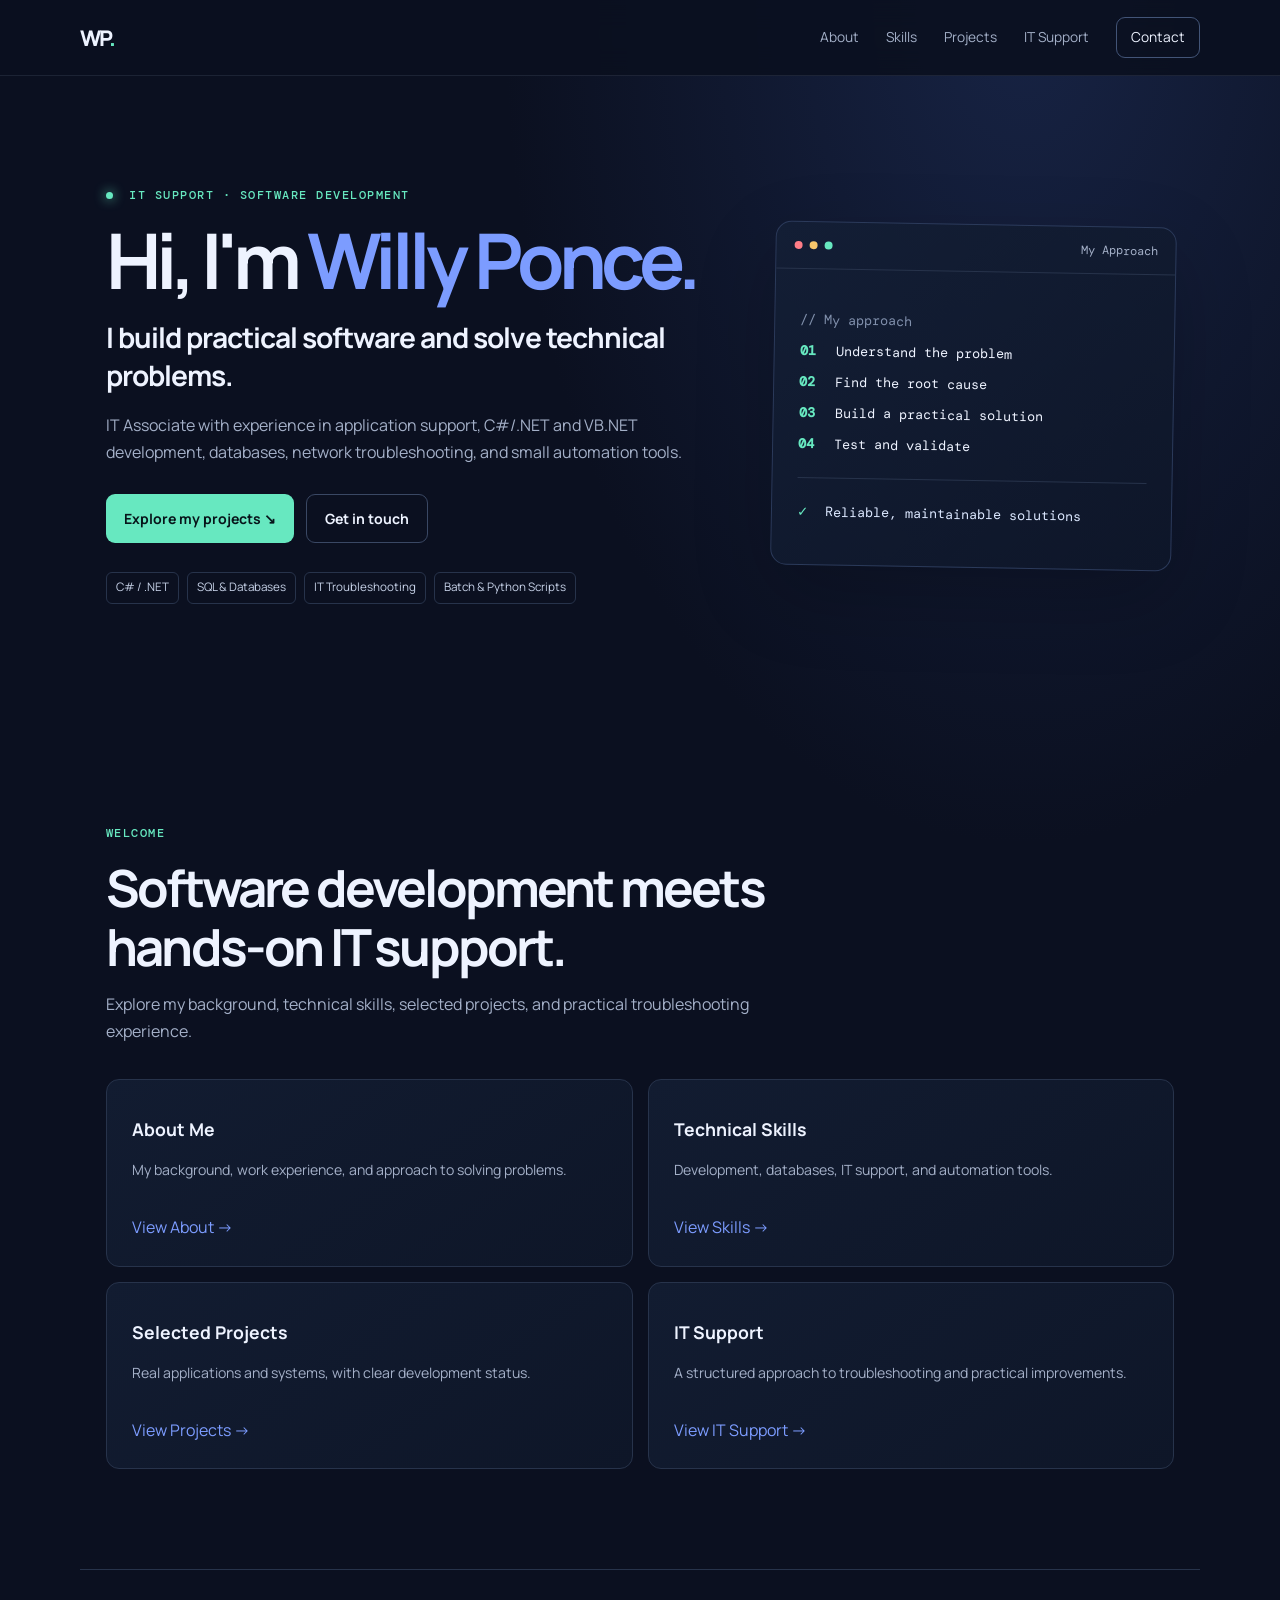
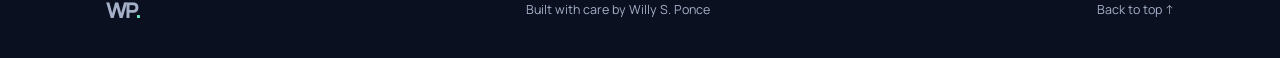
==== commit 260d21d5: "Update portfolio website" ====
--- a/index.html
+++ b/index.html
@@ -5,7 +5,7 @@
 <p class="hero-text">IT Associate with experience in application support, C#/.NET and VB.NET development, databases, network troubleshooting, and small automation tools.</p>
 <div class="hero-actions"><a class="button primary" href="projects.html">Explore my projects ↘</a><a class="button secondary" href="contact.html">Get in touch</a></div>
 <div class="hero-tags"><span>C# / .NET</span><span>SQL & Databases</span><span>IT Troubleshooting</span><span>Batch & Python Scripts</span></div></div>
-<div class="hero-card"><div class="terminal-top"><i></i><i></i><i></i><span>profile.txt</span></div><div class="terminal-body">
+<div class="hero-card"><div class="terminal-top"><i></i><i></i><i></i><span>My Approach</span></div><div class="terminal-body">
 <p class="code-muted">// My approach</p><p><b>01</b> Understand the problem</p><p><b>02</b> Find the root cause</p><p><b>03</b> Build a practical solution</p><p><b>04</b> Test and validate</p><div class="terminal-rule"></div><p class="terminal-result"><span>✓</span> Reliable, maintainable solutions</p></div></div></section>
 <section class="section"><div class="section-heading"><p class="eyebrow">WELCOME</p><h2>Software development meets hands-on IT support.</h2><p class="section-intro">Explore my background, technical skills, selected projects, and practical troubleshooting experience.</p></div><div class="project-grid">
 <article class="project-card"><h3>About Me</h3><p>My background, work experience, and approach to solving problems.</p><a class="back-link" href="about.html">View About →</a></article>
